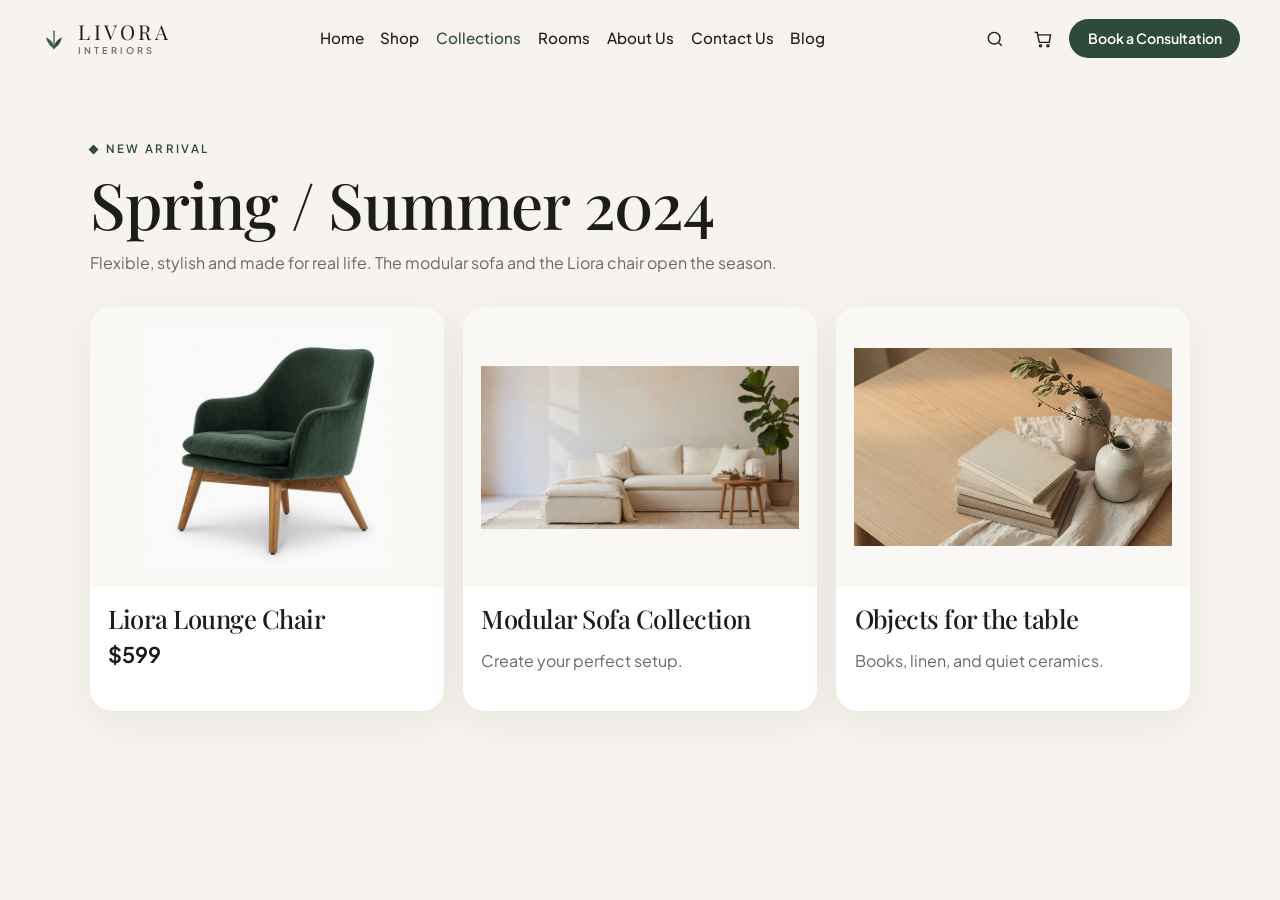
==== collections.html @ 77c1c9db "Publish the Livora Interiors site so it can be shared." ====
<!DOCTYPE html>
<html lang="en">
<head>
  <meta charset="UTF-8">
  <meta name="viewport" content="width=device-width, initial-scale=1">
  <title>Collections — Livora Interiors</title>
  <link rel="icon" href="favicon.svg" type="image/svg+xml">
  <link rel="preconnect" href="https://fonts.googleapis.com">
  <link rel="preconnect" href="https://fonts.gstatic.com" crossorigin>
  <link href="https://fonts.googleapis.com/css2?family=Playfair+Display:wght@500;600&family=Plus+Jakarta+Sans:wght@400;500;600;700&display=swap" rel="stylesheet">
  <link rel="stylesheet" href="styles.css">
</head>
<body>
  <header class="site-header" id="header">
    <a class="logo" href="index.html"><svg viewBox="0 0 32 32" aria-hidden="true"><path d="M16 27c0-7 5-11 9-13-1.4 7-5.2 10.4-9 13Z" fill="#2F4A3C"/><path d="M16 27c0-7-5-11-9-13 1.4 7 5.2 10.4 9 13Z" fill="#3D5A4A"/><path d="M16 27V7" stroke="#2F4A3C" stroke-width="1.4" stroke-linecap="round"/></svg><span class="logo-lockup"><span class="logo-name">Livora</span><span class="logo-sub">Interiors</span></span></a>
    <button class="menu-btn" id="menu-btn" type="button" aria-expanded="false" aria-controls="nav">Menu</button>
    <nav class="nav" id="nav" aria-label="Primary">
      <a href="index.html">Home</a><a href="shop.html">Shop</a><a href="collections.html" aria-current="page">Collections</a><a href="rooms.html">Rooms</a><a href="about.html">About Us</a><a href="contact.html">Contact Us</a><a href="blog.html">Blog</a>
    </nav>
    <div class="header-tools">
      <button class="icon-btn" type="button" id="open-search" aria-label="Search"><svg width="20" height="20" viewBox="0 0 24 24" fill="none" stroke="currentColor" stroke-width="1.7"><circle cx="11" cy="11" r="7"/><path d="M20 20l-3.5-3.5"/></svg></button>
      <button class="icon-btn" type="button" id="open-cart" aria-label="Cart"><svg width="20" height="20" viewBox="0 0 24 24" fill="none" stroke="currentColor" stroke-width="1.7"><path d="M6 7h15l-1.5 9h-12L5 4H2"/><circle cx="9" cy="20" r="1.3"/><circle cx="18" cy="20" r="1.3"/></svg><span class="cart-count" id="cart-count">0</span></button>
      <button class="btn btn-primary" type="button" data-open="consult">Book a Consultation</button>
    </div>
  </header>
  <main class="wrap">
    <header class="subhero">
      <p class="eyebrow"><span class="diamond"></span> New arrival</p>
      <h1>Spring / Summer 2024</h1>
      <p class="muted">Flexible, stylish and made for real life. The modular sofa and the Liora chair open the season.</p>
    </header>
    <div class="catalog">
      <a class="product-card" href="product.html?id=liora"><img src="images/chair.jpg" alt="Green lounge chair"><div><h2 class="serif" style="font-size:1.6rem;margin:0">Liora Lounge Chair</h2><p class="price">$599</p></div></a>
      <a class="product-card" href="rooms.html#living"><img src="images/modular.jpg" alt="Modular sofa"><div><h2 class="serif" style="font-size:1.6rem;margin:0">Modular Sofa Collection</h2><p class="muted">Create your perfect setup.</p></div></a>
      <a class="product-card" href="rooms.html"><img src="images/still.jpg" alt="Still life of books and vases"><div><h2 class="serif" style="font-size:1.6rem;margin:0">Objects for the table</h2><p class="muted">Books, linen, and quiet ceramics.</p></div></a>
    </div>
  </main>
  <dialog id="search"><button class="dialog-close" type="button" data-close>Close</button><h2>Search</h2><label>Find a piece<input id="search-input" type="search"></label><div class="search-list" id="search-list"></div></dialog>
  <dialog id="cart"><button class="dialog-close" type="button" data-close>Close</button><h2>Your cart</h2><div id="cart-body"></div></dialog>
  <dialog id="consult">
    <button class="dialog-close" type="button" data-close>Close</button>
    <h2>Book a consultation</h2>
    <p class="muted">Tell us the room. This preview keeps your note in the browser.</p>
    <form id="consult-form">
      <label>Name<input name="name" required autocomplete="name"></label>
      <label>Email<input type="email" name="email" required autocomplete="email"></label>
      <label>Room
        <select name="room">
          <option>Living room</option>
          <option>Bedroom</option>
          <option>Dining room</option>
          <option>Home office</option>
        </select>
      </label>
      <button class="btn btn-primary" type="submit">Request a time <span class="arrow">→</span></button>
    </form>
  </dialog>
  <script src="script.js"></script>
</body>
</html>
---- styles.css ----
:root {
  --cream: #f7f4ef;
  --cream-2: #faf8f5;
  --sand: #efeae2;
  --ink: #1c1c1c;
  --muted: #6e675f;
  --green: #2f4a3c;
  --green-2: #3d5a4a;
  --line: rgba(47, 42, 36, 0.12);
  --card: #ffffff;
  --gold: #c4a15a;
  --shadow: 0 12px 40px rgba(48, 36, 24, 0.07);
  --serif: "Playfair Display", Georgia, "Times New Roman", serif;
  --sans: "Plus Jakarta Sans", Inter, "Segoe UI", sans-serif;
  --radius: 22px;
  --header: 78px;
}

*,
*::before,
*::after { box-sizing: border-box; }

html { color-scheme: light; }

body {
  margin: 0;
  background: var(--cream);
  color: var(--ink);
  font-family: var(--sans);
  font-size: 16px;
  line-height: 1.6;
  overflow-x: clip;
}

img { max-width: 100%; display: block; }
button, input { font: inherit; color: inherit; }
a { color: inherit; }

:focus-visible {
  outline: 2px solid var(--green);
  outline-offset: 3px;
}

.skip {
  position: absolute;
  left: 1rem;
  top: -3rem;
  background: var(--green);
  color: white;
  padding: 0.5rem 0.8rem;
  border-radius: 999px;
  z-index: 80;
}
.skip:focus { top: 0.6rem; }

.wrap {
  width: min(1180px, 100%);
  max-width: 100%;
  margin-inline: auto;
  padding-inline: clamp(16px, 4vw, 40px);
}

.eyebrow {
  display: inline-flex;
  align-items: center;
  gap: 0.55rem;
  margin: 0 0 1rem;
  font-size: 0.72rem;
  font-weight: 600;
  letter-spacing: 0.2em;
  text-transform: uppercase;
  color: var(--green);
}

.diamond {
  width: 7px;
  height: 7px;
  background: var(--green);
  transform: rotate(45deg);
  flex: none;
}

h1, h2, .serif { font-family: var(--serif); font-weight: 500; letter-spacing: -0.02em; }

h1 {
  margin: 0;
  font-size: clamp(3.6rem, 6.3vw, 6.6rem);
  line-height: 0.92;
}

h2 {
  margin: 0;
  font-size: clamp(2.2rem, 3.6vw, 3.35rem);
  line-height: 1.08;
}

.lede, .muted { color: var(--muted); }

.btn {
  display: inline-flex;
  align-items: center;
  justify-content: center;
  gap: 0.55rem;
  border: none;
  cursor: pointer;
  text-decoration: none;
  border-radius: 999px;
  padding: 0.92rem 1.35rem;
  font-weight: 600;
  font-size: 0.95rem;
  line-height: 1;
}

.btn-primary { background: var(--green); color: #fff; }
.btn-primary:hover { background: var(--green-2); }
.btn .arrow { transition: transform 0.25s ease; }
.btn:hover .arrow { transform: translateX(4px); }

.btn-ghost {
  background: transparent;
  color: var(--ink);
  padding-inline: 0.2rem;
}
.btn-ghost .play {
  width: 36px;
  height: 36px;
  border-radius: 50%;
  border: 1px solid var(--line);
  display: grid;
  place-items: center;
}

.link {
  display: inline-flex;
  align-items: center;
  gap: 0.4rem;
  font-weight: 600;
  text-decoration: none;
  border-bottom: 1px solid transparent;
}
.link:hover { border-bottom-color: currentColor; }
.link:hover .arrow { transform: translateX(4px); }

.site-header {
  position: sticky;
  top: 0;
  z-index: 40;
  display: grid;
  grid-template-columns: auto 1fr auto;
  align-items: center;
  gap: 1.5rem;
  min-height: var(--header);
  padding: 0.75rem 2.5rem;
  background: rgba(247, 244, 239, 0.86);
  backdrop-filter: blur(16px);
  border-bottom: 1px solid transparent;
}
.site-header.is-stuck { border-bottom-color: var(--line); }

.logo {
  display: flex;
  align-items: center;
  gap: 0.65rem;
  text-decoration: none;
}
.logo svg { width: 28px; height: 28px; }
.logo-lockup { display: grid; line-height: 1; }
.logo-name {
  font-family: var(--serif);
  font-size: 1.28rem;
  letter-spacing: 0.16em;
  text-transform: uppercase;
}
.logo-sub {
  margin-top: 0.22rem;
  font-size: 0.58rem;
  font-weight: 600;
  letter-spacing: 0.32em;
  text-transform: uppercase;
  color: var(--muted);
}

.nav {
  display: flex;
  justify-content: center;
  flex-wrap: wrap;
  gap: 0.65rem 1.05rem;
}
.nav a {
  text-decoration: none;
  font-size: 0.95rem;
  font-weight: 500;
}
.nav a[aria-current="page"],
.nav a:hover { color: var(--green); }

.header-tools { display: flex; align-items: center; gap: 0.35rem; }
.icon-btn {
  width: 42px;
  height: 42px;
  border: none;
  background: transparent;
  border-radius: 50%;
  cursor: pointer;
  display: grid;
  place-items: center;
  position: relative;
}
.icon-btn:hover { background: rgba(47, 74, 60, 0.06); }
.cart-count {
  position: absolute;
  top: 4px;
  right: 2px;
  min-width: 16px;
  height: 16px;
  padding: 0 4px;
  border-radius: 99px;
  background: var(--green);
  color: white;
  font-size: 0.65rem;
  font-weight: 700;
  display: none;
  place-items: center;
}
.cart-count.show { display: grid; }
.header-tools .btn { padding: 0.8rem 1.15rem; font-size: 0.88rem; }
.mobile-book { display: none; }
.menu-btn { display: none; }

.hero {
  display: grid;
  grid-template-columns: 1.02fr 0.98fr;
  gap: 3.5rem;
  align-items: center;
  padding: 3.2rem 0 2rem;
}
.hero-copy { max-width: 640px; }
.hero .lede { margin: 1.4rem 0 0; max-width: min(42ch, 100%); font-size: 1.05rem; }
.hero-ctas { display: flex; flex-wrap: wrap; align-items: center; gap: 1.2rem 1.5rem; margin-top: 1.8rem; }
.proof { display: flex; align-items: center; gap: 0.85rem; margin-top: 2rem; }
.proof p { margin: 0; font-size: 0.95rem; }
.avatars { display: flex; }
.avatars img,
.avatar {
  width: 42px;
  height: 42px;
  border-radius: 50%;
  object-fit: cover;
  border: 2px solid var(--cream);
  margin-left: -10px;
}
.avatars img:first-child { margin-left: 0; }

.hero-media { position: relative; }
.hero-media > img {
  width: 100%;
  height: min(640px, 72vh);
  object-fit: cover;
  border-radius: 28px;
}
.float-card {
  position: absolute;
  right: 1.2rem;
  bottom: 1.2rem;
  display: flex;
  align-items: center;
  gap: 0.85rem;
  width: min(290px, calc(100% - 2.4rem));
  padding: 0.75rem 1rem 0.75rem 0.75rem;
  background: #fff;
  border-radius: 18px;
  text-decoration: none;
  box-shadow: 0 18px 40px rgba(40, 30, 20, 0.14);
}
.float-card img {
  width: 64px;
  height: 64px;
  border-radius: 50%;
  object-fit: cover;
}
.float-kicker { margin: 0; font-size: 0.78rem; color: var(--muted); }
.float-title { margin: 0.1rem 0; font-family: var(--serif); font-size: 1.15rem; }
.float-card span { font-size: 0.85rem; font-weight: 600; color: var(--green); }

.trust {
  display: grid;
  grid-template-columns: repeat(4, 1fr);
  gap: 1.5rem;
  padding: 1.2rem 0 0.4rem;
  border-top: 1px solid var(--line);
}
.trust article { display: grid; grid-template-columns: auto 1fr; gap: 0.75rem; align-items: start; min-width: 0; }
.trust svg { margin-top: 0.15rem; color: var(--green); }
.trust h3 { margin: 0; font-family: var(--sans); font-size: 0.98rem; font-weight: 650; letter-spacing: 0; line-height: 1.3; }
.trust p { margin: 0.15rem 0 0; color: var(--muted); font-size: 0.92rem; }

.section { padding: 6.25rem 0; }
.section-head {
  display: flex;
  justify-content: space-between;
  align-items: flex-end;
  gap: 2rem;
  margin-bottom: 2rem;
}
.section-head h2 { max-width: 12ch; }

.rooms {
  display: grid;
  grid-template-columns: repeat(4, 1fr);
  gap: 1.1rem;
}
.room-card {
  position: relative;
  display: block;
  border-radius: var(--radius);
  overflow: hidden;
  min-height: 380px;
  text-decoration: none;
  color: white;
  transition: transform 0.35s ease;
}
.room-card img {
  width: 100%;
  height: 100%;
  object-fit: cover;
  position: absolute;
  inset: 0;
}
.room-card::after {
  content: "";
  position: absolute;
  inset: auto 0 0 0;
  height: 48%;
  background: linear-gradient(transparent, rgba(20, 16, 12, 0.62));
}
.room-card:hover { transform: translateY(-6px); }
.room-label {
  position: absolute;
  left: 1.1rem;
  bottom: 1.15rem;
  z-index: 1;
  font-family: var(--serif);
  font-size: 1.55rem;
}
.room-go {
  position: absolute;
  right: 1rem;
  bottom: 1rem;
  z-index: 1;
  width: 42px;
  height: 42px;
  border-radius: 50%;
  background: #fff;
  color: var(--ink);
  display: grid;
  place-items: center;
  transition: transform 0.25s ease;
}
.room-card:hover .room-go { transform: translateX(4px); }

.feature {
  display: grid;
  grid-template-columns: 1.05fr 0.9fr 1fr;
  gap: 2rem;
  align-items: center;
  background: #fff;
  border-radius: 28px;
  padding: 2.4rem 2.2rem;
  box-shadow: var(--shadow);
}
.feature h2 { font-size: clamp(2rem, 3vw, 2.8rem); max-width: 14ch; }
.feature p { color: var(--muted); max-width: 36ch; }
.feature-photo {
  background: var(--cream-2);
  border-radius: 20px;
  display: grid;
  place-items: center;
  min-height: 420px;
}
.feature-photo img { width: 100%; height: 420px; object-fit: contain; }
.price { margin: 0.35rem 0 0.6rem; font-size: 1.35rem; font-weight: 650; }
.swatches { display: flex; gap: 0.45rem; margin: 1rem 0 1.3rem; }
.swatches[hidden], .color-name[hidden] { display: none; }
.swatch {
  width: 22px;
  height: 22px;
  border-radius: 50%;
  border: 2px solid #fff;
  box-shadow: 0 0 0 1px var(--line);
  background: var(--c);
  cursor: pointer;
  padding: 0;
}
.swatch.is-on { box-shadow: 0 0 0 2px var(--green); }
.color-name { margin: -0.6rem 0 1rem; font-size: 0.85rem; color: var(--muted); }

.arrival {
  position: relative;
  display: grid;
  grid-template-columns: 1fr 1.15fr;
  min-height: 440px;
  background: var(--green);
  color: #fff;
  border-radius: 28px;
  overflow: hidden;
}
.arrival-copy { padding: 3.2rem 3rem; align-self: center; max-width: 460px; }
.arrival .eyebrow { color: rgba(255, 255, 255, 0.78); }
.arrival .diamond { background: #fff; }
.arrival h2 { color: #fff; }
.arrival p { color: rgba(255, 255, 255, 0.82); }
.arrival .link { color: #fff; }
.arrival-photo { min-height: 100%; }
.arrival-photo img { width: 100%; height: 100%; object-fit: cover; min-height: 440px; }
.arrival-nav {
  position: absolute;
  top: 1.1rem;
  right: 1.1rem;
  display: flex;
  gap: 0.45rem;
  z-index: 2;
}
.circle {
  width: 44px;
  height: 44px;
  border-radius: 50%;
  border: none;
  background: #fff;
  color: var(--ink);
  cursor: pointer;
  display: grid;
  place-items: center;
  box-shadow: 0 6px 16px rgba(0, 0, 0, 0.08);
}
.circle:hover { transform: translateY(-2px); }

.why {
  display: grid;
  grid-template-columns: repeat(4, 1fr);
  gap: 1.75rem;
  margin-top: 2.4rem;
}
.why article h3 {
  margin: 0.8rem 0 0.35rem;
  font-family: var(--sans);
  font-size: 1.05rem;
  font-weight: 650;
  letter-spacing: 0;
}
.why p { margin: 0; color: var(--muted); }
.icon-blob {
  width: 48px;
  height: 48px;
  border-radius: 14px;
  background: #fff;
  display: grid;
  place-items: center;
  color: var(--green);
  box-shadow: var(--shadow);
}

.reviews {
  display: grid;
  grid-template-columns: repeat(3, 1fr);
  gap: 1.1rem;
}
.review {
  background: #fff;
  border-radius: var(--radius);
  padding: 1.5rem 1.4rem 1.3rem;
  box-shadow: var(--shadow);
  transition: transform 0.3s ease;
}
.review:hover { transform: translateY(-4px); }
.stars { color: var(--gold); letter-spacing: 0.12em; margin-bottom: 0.7rem; }
.review blockquote { margin: 0 0 1.2rem; font-size: 1.02rem; }
.who { display: flex; align-items: center; gap: 0.7rem; }
.who img { width: 44px; height: 44px; border-radius: 50%; object-fit: cover; }
.who strong { display: block; font-size: 0.95rem; }
.who span { color: var(--muted); font-size: 0.85rem; }
.carousel-row { display: flex; justify-content: flex-end; gap: 0.45rem; margin-top: 1.2rem; }

.newsletter {
  display: grid;
  grid-template-columns: 1.15fr 1fr 0.85fr;
  gap: 1.5rem;
  align-items: center;
  background: var(--sand);
  border-radius: 28px;
  padding: 1.2rem 1.2rem 1.2rem 2.4rem;
  overflow: hidden;
}
.newsletter h2 { font-size: clamp(2rem, 3vw, 2.7rem); max-width: 14ch; }
.news-form { display: flex; gap: 0.55rem; background: #fff; border-radius: 999px; padding: 0.35rem 0.35rem 0.35rem 1rem; }
.news-form input {
  flex: 1;
  border: none;
  background: transparent;
  min-width: 0;
  outline: none;
}
.newsletter-photo {
  height: 220px;
  border-radius: 20px;
  overflow: hidden;
}
.newsletter-photo img { width: 100%; height: 100%; object-fit: cover; }
.form-note { margin: 0.7rem 0 0; color: var(--green); font-weight: 600; }

.footer {
  padding: 4.5rem 0 2rem;
  border-top: 1px solid var(--line);
  margin-top: 1rem;
}
.footer-grid {
  display: grid;
  grid-template-columns: 1.3fr repeat(4, 1fr);
  gap: 2rem;
}
.footer h3 {
  margin: 0 0 0.8rem;
  font-family: var(--sans);
  font-size: 0.95rem;
  font-weight: 700;
  letter-spacing: 0;
}
.footer a, .footer p { color: var(--muted); text-decoration: none; }
.footer li { list-style: none; margin: 0.4rem 0; }
.footer ul { margin: 0; padding: 0; }
.footer a:hover { color: var(--ink); }
.brand-blurb { max-width: 28ch; margin: 0.8rem 0 1rem; }
.socials { display: flex; gap: 0.4rem; }
.socials a {
  width: 36px;
  height: 36px;
  border-radius: 50%;
  border: 1px solid var(--line);
  display: grid;
  place-items: center;
  color: var(--ink);
}
.legal {
  display: flex;
  justify-content: space-between;
  gap: 1rem;
  margin-top: 2.5rem;
  padding-top: 1rem;
  border-top: 1px solid var(--line);
  color: var(--muted);
  font-size: 0.85rem;
}

.subhero { padding: 3.5rem 0 1rem; }
.subhero h1 { font-size: clamp(2.8rem, 5vw, 4.6rem); }
.product-layout, .catalog {
  display: grid;
  gap: 1.2rem;
}
.catalog { grid-template-columns: repeat(3, 1fr); padding-bottom: 4rem; }
.room-chapter { scroll-margin-top: 5.75rem; }
.room-chapter h2 { font-size: clamp(2rem, 3.2vw, 2.7rem); margin: 0 0 0.35rem; }
.room-chapter .lede { max-width: 48ch; margin: 0 0 1.15rem; }
.room-chapter .catalog { padding-bottom: 2.8rem; }
.product-card, .panel {
  background: #fff;
  border-radius: var(--radius);
  overflow: hidden;
  box-shadow: var(--shadow);
  text-decoration: none;
}
.product-card img { width: 100%; height: 280px; object-fit: cover; background: var(--cream-2); }
.catalog .product-card img { object-fit: contain; padding: 1.1rem; }
.catalog .product-card h2,
.catalog .product-card h3 { font-size: 1.55rem; margin: 0; font-weight: 500; }
.product-card div, .panel { padding: 1.1rem 1.15rem 1.3rem; }
.product-hero {
  display: grid;
  grid-template-columns: 1.1fr 0.9fr;
  gap: 2.5rem;
  align-items: center;
  padding-bottom: 5rem;
}
.product-hero img {
  width: 100%;
  background: #fff;
  border-radius: 28px;
  box-shadow: var(--shadow);
}

dialog {
  border: none;
  border-radius: 24px;
  padding: 1.5rem;
  width: min(480px, calc(100vw - 1.5rem));
  background: var(--cream-2);
  color: var(--ink);
  box-shadow: 0 30px 80px rgba(30, 22, 14, 0.25);
}
dialog::backdrop { background: rgba(28, 24, 20, 0.45); }
dialog h2 { font-size: 2rem; margin: 0 0 0.4rem; padding-right: 4.5rem; }
.dialog-close {
  position: absolute;
  top: 0.8rem;
  right: 0.9rem;
  border: none;
  background: transparent;
  cursor: pointer;
  font-weight: 600;
}
dialog label { display: grid; gap: 0.25rem; margin: 0.8rem 0; font-size: 0.85rem; font-weight: 600; }
dialog input, dialog select, dialog textarea {
  border: none;
  border-bottom: 1px solid var(--ink);
  background: transparent;
  padding: 0.45rem 0;
  border-radius: 0;
}
.search-list { display: grid; gap: 0.4rem; margin-top: 0.8rem; }
.search-list a { text-decoration: none; padding: 0.45rem 0; border-bottom: 1px solid var(--line); }
.cart-line { display: flex; justify-content: space-between; gap: 1rem; margin: 1rem 0; }

@media (max-width: 980px) {
  .wrap { padding-inline: 20px; }
  .site-header {
    display: flex;
    flex-wrap: wrap;
    align-items: center;
    padding-inline: 1rem;
  }
  .logo { margin-right: auto; }
  .header-tools { margin-left: auto; }
  .nav { width: 100%; }
  .menu-btn {
    display: inline-flex;
    border: 1px solid var(--line);
    background: #fff;
    border-radius: 999px;
    padding: 0.45rem 0.8rem;
    cursor: pointer;
    font-weight: 600;
  }
  .nav {
    display: none;
    position: absolute;
    top: 100%;
    left: 0;
    right: 0;
    flex-direction: column;
    gap: 0.2rem;
    padding: 0.5rem 1rem 1rem;
    background: rgba(247, 244, 239, 0.98);
    border-bottom: 1px solid var(--line);
  }
  .site-header.is-open .nav { display: flex; }
  .nav a { padding: 0.7rem 0.2rem; }
  .header-tools .btn { display: none; }
  .mobile-book { display: inline-flex; }
  .hero, .feature, .arrival, .newsletter, .product-hero, .footer-grid {
    grid-template-columns: 1fr;
  }
  .rooms, .reviews, .catalog { grid-template-columns: 1fr 1fr; }
  .trust, .why { grid-template-columns: 1fr 1fr; }
  .hero { padding-top: 1.4rem; gap: 1.6rem; }
  .hero-media > img, .arrival-photo img { height: 420px; min-height: 0; }
  .feature-photo, .feature-photo img { min-height: 0; height: 320px; }
  .section { padding: 4rem 0; }
  .section-head { align-items: flex-start; flex-direction: column; }
  .newsletter { padding: 1.4rem; }
  .arrival-copy { padding: 3.4rem 1.4rem 1.4rem; }
}

@media (max-width: 640px) {
  h1 { font-size: clamp(2.7rem, 11vw, 3.35rem); }
  .hero, .hero-copy, .wrap, .trust { min-width: 0; }
  .hero .lede { max-width: 100%; }
  .header-tools { width: 100%; margin-left: 0; justify-content: flex-end; }
  .catalog, .reviews, .rooms { grid-template-columns: 1fr; }
  .room-card { min-height: 240px; }
  .subhero h1 { font-size: clamp(2.15rem, 9vw, 2.8rem); }
  .news-form { flex-direction: column; border-radius: 18px; padding: 0.7rem; }
  .site-header { display: flex; flex-wrap: wrap; }
  .header-tools { flex: 1 0 100%; justify-content: flex-end; }
  .header-tools .btn { font-size: 0.78rem; padding: 0.7rem 0.95rem; }
  .hero-ctas { flex-direction: column; align-items: flex-start; }
  .proof { align-items: flex-start; }
  .float-card { right: 0.7rem; bottom: 0.7rem; }
  .float-title { font-size: 1rem; }
}

.contact-hero {
  display: grid;
  grid-template-columns: 1.05fr 0.95fr;
  gap: 3rem;
  align-items: end;
  padding-top: 3.2rem;
}
.contact-hero h1 {
  font-size: clamp(3.2rem, 5.6vw, 5.5rem);
  max-width: 9ch;
}
.contact-hero .lede { margin-top: 1.1rem; max-width: min(36ch, 100%); font-size: 1.08rem; }
.contact-photo { margin: 0; }
.contact-photo img {
  width: 100%;
  height: 440px;
  object-fit: cover;
  border-radius: 28px;
}
.contact-layout {
  display: grid;
  grid-template-columns: 0.78fr 1.22fr;
  gap: 1.25rem;
  align-items: start;
  padding: 2.2rem 0 4.5rem;
}
.contact-facts { display: grid; gap: 0.85rem; }
.fact {
  background: #fff;
  border-radius: 20px;
  padding: 1.2rem 1.3rem 1.3rem;
  box-shadow: var(--shadow);
}
a.fact { display: block; text-decoration: none; color: inherit; transition: transform 0.25s ease; }
a.fact:hover { transform: translateY(-2px); }
.fact span {
  display: block;
  margin-bottom: 0.35rem;
  font-size: 0.68rem;
  font-weight: 600;
  letter-spacing: 0.18em;
  text-transform: uppercase;
  color: var(--green);
}
.fact strong {
  display: block;
  font-family: var(--serif);
  font-size: 1.55rem;
  font-weight: 500;
  letter-spacing: -0.02em;
}
.fact p { margin: 0.25rem 0 0; color: var(--muted); }
.contact-card {
  background: #fff;
  border-radius: 28px;
  padding: clamp(1.4rem, 3vw, 2.4rem);
  box-shadow: var(--shadow);
}
.contact-card h2 {
  margin: 0 0 1.3rem;
  font-size: clamp(1.8rem, 3vw, 2.4rem);
}
.field { display: grid; gap: 0.4rem; margin-bottom: 1rem; }
.field-row { display: grid; grid-template-columns: 1fr 1fr; gap: 1rem; }
.field span, .topics legend {
  font-size: 0.68rem;
  font-weight: 600;
  letter-spacing: 0.16em;
  text-transform: uppercase;
}
.field input, .field textarea {
  width: 100%;
  border: none;
  border-radius: 14px;
  background: var(--cream);
  padding: 0.95rem 1rem;
  font: inherit;
  color: var(--ink);
}
.field textarea { min-height: 150px; resize: vertical; }
.topics { border: 0; margin: 0 0 1.1rem; padding: 0; }
.topics legend { margin-bottom: 0.55rem; }
.topics-row { display: flex; flex-wrap: wrap; gap: 0.45rem; }
.topics label { position: relative; }
.topics input {
  position: absolute;
  opacity: 0;
  inset: 0;
}
.topics label span {
  display: inline-flex;
  border-radius: 999px;
  border: 1px solid var(--line);
  padding: 0.55rem 0.9rem;
  cursor: pointer;
  font-weight: 600;
  font-size: 0.92rem;
}
.topics input:checked + span {
  background: var(--green);
  color: #fff;
  border-color: transparent;
}
.topics input:focus-visible + span { outline: 2px solid var(--green); outline-offset: 2px; }
.contact-actions {
  display: flex;
  justify-content: space-between;
  align-items: center;
  gap: 1rem;
  margin-top: 0.4rem;
}
.fine { margin: 0; color: var(--muted); font-size: 0.9rem; max-width: 28ch; }
.thanks { padding: 1rem 0 0.4rem; }
.thanks h2 { margin-bottom: 0.6rem; }
.thanks p { color: var(--muted); max-width: 36ch; }

.store-map { padding: 1rem 0 4.5rem; scroll-margin-top: calc(var(--header) + 0.75rem); }
.store-map h2 { font-size: clamp(2rem, 3.2vw, 2.6rem); margin: 0 0 0.35rem; max-width: 16ch; }
.store-map .lede { margin: 0 0 1.1rem; }
.map-visit {
  position: relative;
  display: block;
  width: min(680px, 100%);
  height: 420px;
  border-radius: 28px;
  overflow: hidden;
  text-decoration: none;
  color: #fff;
  background: #e4d5c4;
  box-shadow: var(--shadow);
  transition: transform 0.35s ease;
}
.map-visit:hover { transform: translateY(-6px); }
.map-visit svg { position: absolute; inset: 0; width: 100%; height: 100%; }
.map-visit::after {
  content: "";
  position: absolute;
  inset: auto 0 0 0;
  height: 46%;
  background: linear-gradient(transparent, rgba(36, 28, 22, 0.5));
}
.map-copy {
  position: absolute;
  left: 1.25rem;
  right: 5rem;
  bottom: 1.15rem;
  z-index: 1;
  text-shadow: 0 1px 10px rgba(20, 16, 12, 0.35);
}
.map-copy strong {
  display: block;
  font-family: var(--serif);
  font-size: clamp(1.6rem, 3vw, 2rem);
  font-weight: 500;
  letter-spacing: -0.02em;
}
.map-copy span { display: block; color: rgba(255, 255, 255, 0.88); line-height: 1.45; }
.map-go {
  position: absolute;
  right: 1.05rem;
  bottom: 1.05rem;
  z-index: 1;
  width: 46px;
  height: 46px;
  border-radius: 50%;
  background: #fff;
  color: var(--ink);
  display: grid;
  place-items: center;
  font-size: 1.15rem;
  transition: transform 0.25s ease;
}
.map-visit:hover .map-go { transform: translateX(4px); }

@media (max-width: 860px) {
  .contact-hero,
  .contact-layout,
  .field-row { grid-template-columns: 1fr; }
  .contact-hero > div,
  .contact-layout { min-width: 0; max-width: 100%; }
  .contact-photo img { height: 280px; }
  .contact-actions { align-items: stretch; flex-direction: column; }
  .contact-hero h1 { font-size: clamp(2.5rem, 11vw, 3.3rem); max-width: 10ch; }
  .contact-hero .lede { max-width: 26ch; }
  .map-visit { height: 340px; }

}

@media (prefers-reduced-motion: reduce) {
  .room-card, .review, .btn .arrow, .room-go, .map-visit, .map-go, a.fact { transition: none; }
}
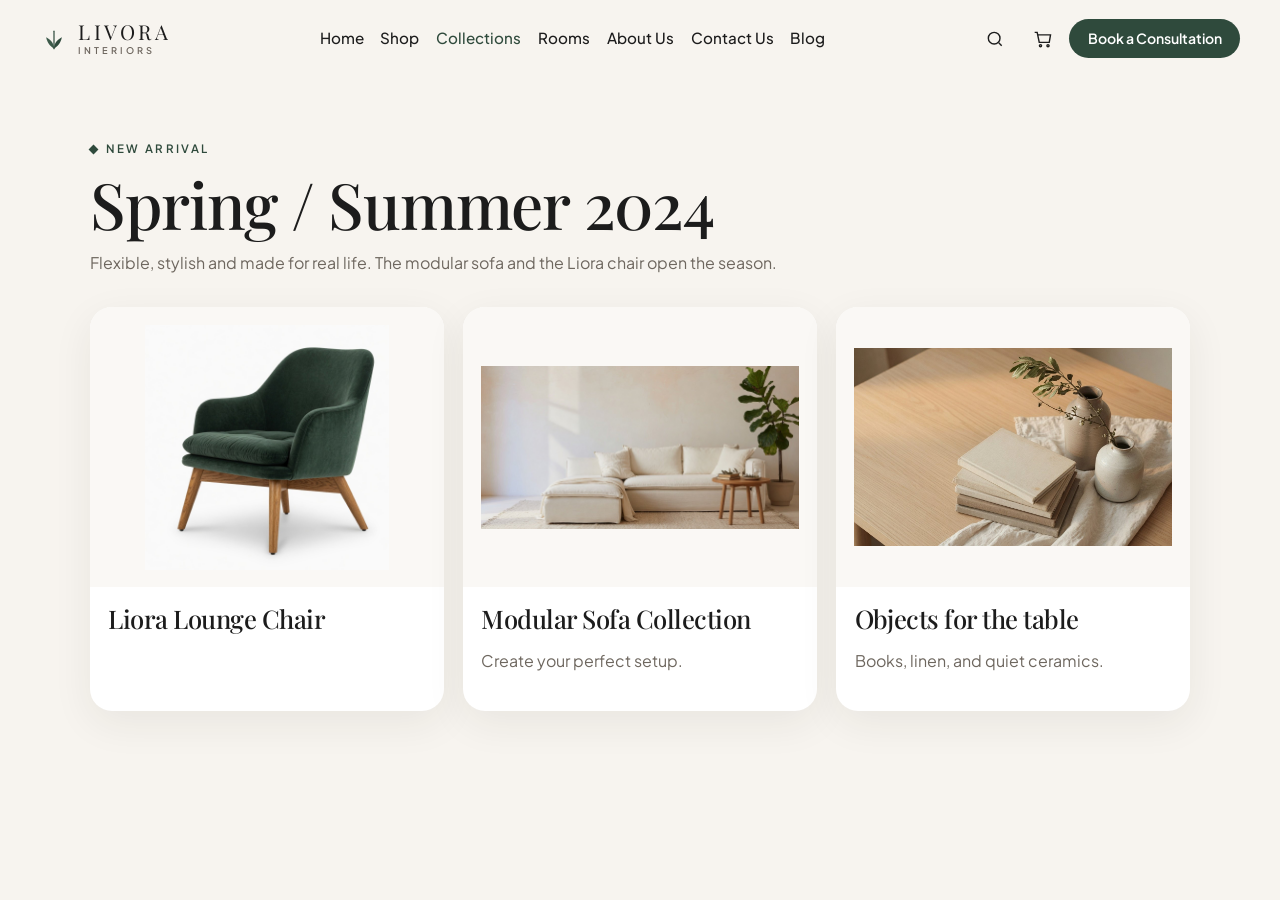
==== commit 06c5f92e: "Remove prices, the discount offer, and the email signup." ====
--- a/collections.html
+++ b/collections.html
@@ -30,7 +30,7 @@
       <p class="muted">Flexible, stylish and made for real life. The modular sofa and the Liora chair open the season.</p>
     </header>
     <div class="catalog">
-      <a class="product-card" href="product.html?id=liora"><img src="images/chair.jpg" alt="Green lounge chair"><div><h2 class="serif" style="font-size:1.6rem;margin:0">Liora Lounge Chair</h2><p class="price">$599</p></div></a>
+      <a class="product-card" href="product.html?id=liora"><img src="images/chair.jpg" alt="Green lounge chair"><div><h2 class="serif" style="font-size:1.6rem;margin:0">Liora Lounge Chair</h2></div></a>
       <a class="product-card" href="rooms.html#living"><img src="images/modular.jpg" alt="Modular sofa"><div><h2 class="serif" style="font-size:1.6rem;margin:0">Modular Sofa Collection</h2><p class="muted">Create your perfect setup.</p></div></a>
       <a class="product-card" href="rooms.html"><img src="images/still.jpg" alt="Still life of books and vases"><div><h2 class="serif" style="font-size:1.6rem;margin:0">Objects for the table</h2><p class="muted">Books, linen, and quiet ceramics.</p></div></a>
     </div>
